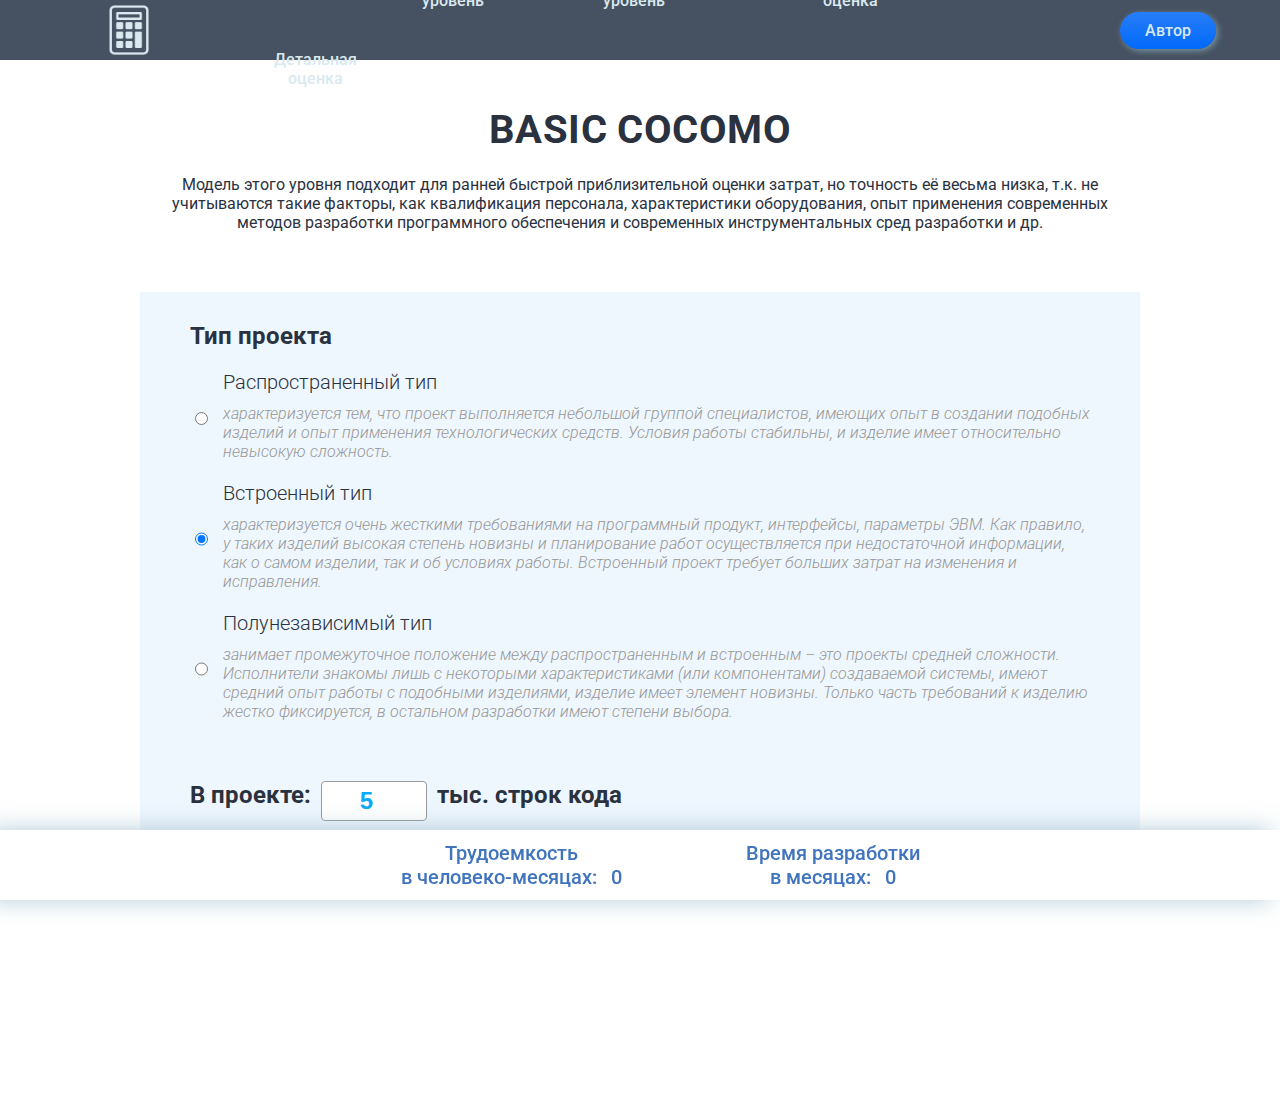
==== basic cocomo.html @ 09b41c84 "first commit" ====
<!DOCTYPE html>
<html lang="en">
	<head>
		<meta charset="UTF-8" />
		<meta name="viewport" content="width=device-width, initial-scale=1.0" />
		<meta http-equiv="X-UA-Compatible" content="ie=edge" />
		<title>Базовый уровень</title>
		<link rel="stylesheet" href="css/main.css" />
		<link href="https://fonts.googleapis.com/css?family=Roboto:100,300,300i,400,700&display=swap&subset=cyrillic-ext" rel="stylesheet" />
	</head>

	<body>
		<header>
            <img src="img/icons8-калькулятор-64 (1).png" alt="logo" class="logo">
            <nav>
                <ul class="navLinks">
                    
                    <li><a href="index.html">Главная</a></li>
                    <li><a href="basic cocomo.html"> Базовый <br>уровень</a></li>
                    <li><a href="intermediet cocomo.html">Промежуточный <br>уровень</a></li>
                    <li><a href="Early Design.html">Предварительная<br>оценка</a></li>
                    <li><a href="Post Architecture.html">Детальная<br>оценка</a></li>        
                </ul>
            </nav>
            <a href="button.html" class="contact"><button>Автор</button></a>
        </header>
        <main class="calc-wrapper">
			<div class="container">
				<form id="form">
					<div class="heading">
						<h1 class="heading-title">Basic COCOMO</h1>
						<p class="heading-desc">Модель этого уровня подходит для ранней быстрой приблизительной оценки затрат, но точность её весьма низка, т.к. не учитываются такие факторы, как квалификация персонала, характеристики оборудования, опыт применения современных методов разработки программного обеспечения и современных инструментальных сред разработки и др.</p>
					</div>

                        <!-- тип проекта -->
                        <div class="calc-section">
                            <h4 class="checkbox-wrapper title-bold section-title">Тип проекта</h4>
                            <label class="radio-wrapper" data-name="mobile">
                                <input type="radio" class="radio" name="type" value="1" />
                                <div class="title-lite">Распространенный тип
                                    <span class="note">характеризуется тем, что проект выполняется небольшой группой специалистов, имеющих опыт в создании подобных изделий и опыт применения технологических средств. Условия работы стабильны, и изделие имеет относительно невысокую сложность.</span>
                                </div>
                            </label>
                            <label class="radio-wrapper" data-name="mobile">
                                <input type="radio" class="radio" name="type" value="2" checked />
                                <div class="title-lite">
                                    Встроенный тип
                                    <span class="note">характеризуется очень жесткими требованиями на программный продукт, интерфейсы, параметры ЭВМ. Как правило, у таких изделий высокая степень новизны и планирование работ осуществляется при недостаточной информации, как о самом изделии, так и об условиях работы. Встроенный проект требует больших затрат на изменения и исправления.</span>
                                </div>
                            </label>
                            <label class="radio-wrapper" data-name="mobile">
                                <input type="radio" class="radio" name="type" value="3" />
                                <div class="title-lite">
                                    Полунезависимый тип
                                    <span class="note">занимает промежуточное положение между распространенным и встроенным – это проекты средней сложности. Исполнители знакомы лишь с некоторыми характеристиками (или компонентами) создаваемой системы, имеют средний опыт работы с подобными изделиями, изделие имеет элемент новизны. Только часть требований к изделию жестко фиксируется, в остальном разработки имеют степени выбора.</span>
                                </div>
                            </label>
                        </div>
                        <!-- // тип проекта -->

					<!-- строки кода -->
					<div class="calc-section">
						<label class="checkbox-wrapper title-bold section-title .section-title--vertical-center">
							<span class="title__inline">В проекте:</span>
							<input type="number" min="0" max="200" value="5" step="0.1" id="square-input" class="title__inline input-short" />
							<span class="title__inline">тыс. строк кода</span>
						</label>
						<input type="range" id="square-range" class="range-input" min="0" max="200" value="5" step="0.1" />
					</div>
					<!-- // строки кода -->

					

					<!-- Трудоемкость в человеко-месяцах -->
					<div class="calc-price">
                        <ul class="calc-price-title">
						    <li>
                                <span class="fifi">Трудоемкость<br> в человеко-месяцах:</span>
							    <span id="total-price1" class="fifi">0</span>
						    </li>
                            <li>
                                <span class="fifi">Время разработки <br>в месяцах:</span>
							    <span id="total-price2" class="fifi">0</span>
						    </li>
                            
                        </ul>
					</div>
					<!-- // Трудоемкость в человеко-месяцах -->
				</form>
			</div>
		</main>

        <script src="js/main.js"></script>

    </body>
    </html>
---- css/main.css ----
/* ------------------- General ------------------- */

body {
	font-family: 'Roboto', sans-serif;
	color: #161616;
	margin: 0;

	padding-bottom: 1px;
}

li,
a,
button {
	font-family: "Roboto", sans-serif;
	font-weight: 500;
	font-size: 16px;
	color: #dae9ef;
	text-decoration: none;
}


header {
	display: flex;
	justify-content: space-between;
	align-items: center;
	padding: 10px 5%;
	height: 40px;
	/* background-color: #2a323f; */
	background-color:#465161;
	position: static;
	z-index: 4;
}

.logo {
	cursor: pointer;
	width: 50px;
	padding: 20px 40px;

}
.z {
	text-align: center;
}
.formyla {
	cursor: pointer;
	width: 200px;
	display: block;
	margin-left: auto;
	margin-right: auto;
	
}
.formyl {
	cursor: pointer;
	width: 500px;
	display: block;
	padding-top: 20px;
	padding-bottom: 30px;
	margin-left: auto;
	margin-right: auto;
}
.formy {
	cursor: pointer;
	width: 270px;
	display: block;
	padding-top: 20px;
	padding-bottom: 30px;
	margin-left: auto;
	margin-right: auto;
}
.form {
	cursor: pointer;
	width: 800px;
	display: block;
	padding-top: 20px;
	padding-bottom: 30px;
	margin-left: auto;
	margin-right: auto;
}
.navLinks {
	list-style: none;


}

.navLinks li {
	display: inline-block;
	cursor: pointer;
	padding: 20px 40px;
	position: relative;
	margin: 0 auto;
	text-align: center;
	vertical-align: middle;

}

.navLinks li a {
	transition: all .4s ease 0s;
}

.navLinks li a:hover {
	color: #2881fdf8;
}

button {
	padding: 9px 25px;
	box-shadow: 2px 2px 6px #7796a4;
	background-color: #006afff8;
	background: linear-gradient(to top, #006afff8, #267ffbf8);
	border: none;
	border-radius: 50px;
	cursor: pointer;
	transition: all .3s ease 0s;

}

button:hover {
	color: #2a323f;
	box-shadow: 2px 2px 16px #7796a4;

}

h1,
h5,
h6 {
	padding: 0;
	margin: 0;
	text-transform: uppercase;
}

h3 {
	font-size: 30px;
	margin-top: 15px;
	margin-bottom: 15px;
	/* padding: 10px; */
}

.navLinks li:hover ul.sLinks {
	top: 59px;
}

.sLinks {
	position: absolute;
	background-color: #2a323f;
	left: 0;
	top: -390px;
	transition: all .3s ease 0s;
	z-index: 2;
}

.sLinks li {
	display: block;
	padding: 20px 40px;
	/* border-top: 1px solid #333; */

}

.sLinks li a {
	transition: all .3s ease 0s;
}

.sLinks li a:hover {
	color: #00a8fcf8;
}

.container {
	max-width: 1170px;
	margin-left: auto;
	margin-right: auto;
	/* background-color: aqua; */
}
.model {
	font-size: 50px;
	padding-top: 50px;
	margin: 0;
	color: #2a323f;
	text-align: center;
}

p {
    padding: 10px;;
	margin: 0px;
}
.o {
	padding: 1px;
	margin: 0px;
}
.description1 {
    display: flex;
    flex-direction: column;
	padding-top: 50px;
	max-width: 1000px;
	margin: 0 auto;
    /* padding: 30px 240px 30px 240px; */
    text-align: justify;
    
}

.description2 {
    display: flex;
    flex-direction: column;
	padding-top: 10px;
	padding-bottom: 50px;
	max-width: 1000px;
	margin: 0 auto;
    /* padding: 0px 240px 20px 240px; */
    text-align: justify;
}

.description1 ul li {
    list-style: disc;
    margin-left: 50px;
    color:#2a323f;
    padding: 1px;
    list-style-type: square;
}
    
.description2 ul li {
    list-style: disc;
    margin-left: 50px;
    color:#4d4f50;
    padding: 1px;
    list-style-type: square;
}

/* ------------------- Header ------------------- */

.header-inner {
	padding-top: 60px;
	padding-bottom: 60px;
	background-color: #e3f0f7;
}

.header-inner-row {
	display: flex;
	justify-content: space-between;
	align-items: center;
}

.heading-inner {
	font-size: 22px;
	font-weight: 700;
	letter-spacing: 0.26px;
	line-height: 1;
	margin: 0;
}

.heading-inner span {
	display: inline-block;
	line-height: 1;
	margin: 0;
	margin-bottom: 10px;
	font-size: 32px;
	font-weight: 700;
	letter-spacing: 0.38px;
}

.social-icons {
	display: flex;
}

.social-icon-link {
	text-decoration: none;
	margin-right: 30px;
}

/* Для экранов с шириной от 0 до 1170px */
@media (max-width: 1170px) {
	.social-icon-link {
		margin-right: 15px;
		margin-bottom: 15px;
	}
}

/* ------------------- Footer ------------------- */

.footer {
	padding-top: 5px;
	padding-bottom: 10px;
}

.footer-cta-title {
	font-size: 42px;
	font-weight: 700;
	letter-spacing: 0.5px;
	margin-bottom: 25px;
	display: inline-block;
}

.footer-text {
	margin: 0;
	font-size: 18px;
	font-weight: 400;
	letter-spacing: 0.43px;
}

.footer-text a {
	color: #4298e8;
	text-decoration: underline;
}

.footer-cta-text {
	margin: 0;
	font-size: 36px;
	font-weight: 100;
	letter-spacing: 0.43px;
}

.footer-cta-text a {
	color: #4298e8;
	text-decoration: underline;
}

/* Для экранов с шириной от 0 до 1170px */
@media (max-width: 1170px) {
	.footer-cta-title {
		font-size: 26px;
		margin-bottom: 15px;
	}

	.footer-cta-text {
		font-size: 22px;
	}
}

.footer-inner {
	text-align: center;
	padding-bottom: 20px;
}

.text-center {
	text-align: center;
}


h4 {
	margin: 0;
	padding: 0;
}
/* ------------------- Calc ------------------- */
.calc-wrapper {
	padding-top: 50px;
	padding-bottom: 200px;
	max-width: 1000px;
	margin: 0 auto;
}

.fifi {
	
	font-size: 20px;
	color: rgb(64, 116, 189);
}

.heading {
	margin-bottom: 50px;
	text-align: center;
}

.heading-title {
	margin: 0;
	margin-bottom: 15px;
	font-size: 40px;
	font-weight: 700;
	line-height: 1;
	letter-spacing: 0.48px;
	text-align: center;
	color: #2a323f;
}
.heading-desc {
	color: #2a323f;

}



.calc-section {
	padding: 30px 50px;
	background-color: #eef6fe;
}



.calc-title-light {
	font-size: 24px;
	font-weight: 300;
	margin-bottom: 15px;
}

.title__inline {
	display: inline-block;
	vertical-align: middle;
	color: #2a323f;
}

.title__inline+.title__inline {
	margin-left: 10px;
}

.fifi+.fifi {
	margin-left: 10px;
}

.input-short {
	width: 80px;
    height: 36px;
    border-radius: 4px;
    border: 1px solid #9a9a9a;
    font-size: 20px;
    font-weight: 700;
    color: #004568;
    text-align: center;
}

.radio-wrapper {
	display: flex;
	/* align-items: center; */
}

/* .radio-wrapper .radio {
	margin-top: 9px;
} */
.y {
	color: #479edb;
}
.y2 {
	padding-top: 50px;
	padding-bottom: 50px;
}
.y3 {
	padding-top: 50px;
	padding-bottom: 270px;
}

.radio-wrapper:not(:last-child) {
	margin-bottom: 20px;
}

.radio-wrapper .radio {
	margin-right: 15px;
	margin-top: 6px;
}



.input-wrapper {
	display: flex;
	margin-bottom: 40px;
}

.input-wrapper:last-child {
	margin-bottom: 0;
}

.input-short {
	width: 100px;
	height: 36px;
	border-radius: 4px;
	border: 1px solid #9a9a9a;
	font-size: 24px;
	font-weight: 700;
	color: #00a8fcf8;
	text-align: center;
}

.input-wrapper .input-short:first-child {
	margin-right: 20px;
}

.input-wrapper .input-short:last-child {
	margin-left: 20px;
}

/* ------------ TYPO ------------ */

.section-title {
	margin-bottom: 20px;
}

.section-title--vertical-center {
	align-items: center;
}

.title-bold {
	font-size: 24px;
	font-weight: 700;
	color: #2a323f;
}

.title-lite {
	font-size: 20px;
	font-weight: 300;
	color: #2a323f;
}

.note {
	display: block;
	font-weight: 300;
	font-style: italic;
	padding-top: 10px;
	font-size: 16px;
	color: #969696;
}

.intermediate {
    display: flex;
    flex-direction: column;
    justify-content: center;
    align-items: center;
    margin-bottom: 150px;
}

.intermediateConditions {
    display: flex;
    flex-direction: column;
    justify-content: center;
    align-items: center;
    margin-top: 30px;
    /* border: solid #2a323f;
    box-shadow: 5px 3px 2px 1px rgba(0, 0, 255, .2); */
    padding: 30px;
    /* border-radius: 9px; */
	background-color:#eef6fe ; 
    margin-top: 60px;
}

.intermediateCondition {
    z-index: 1;
    /* border-radius: 4px; */
    border: 1px #2a323f;
    width: 180px;
    height: 40px;
    background-color: #eef6fe;
    font-size: 16px;
    text-indent: 10px;
    border: solid 2px #2a323f;
    margin-left: auto;

}

.ulOFintermediateConditions li {
    margin-bottom: 20px;
    display: flex;
    width: 860px;
    align-items: center;
    border-bottom: solid 1px #2a323f;
}
.gigi {
	color: #2a323f;
}


/* ------------ FORMS ------------ */

.checkbox-wrapper {
	display: flex;
	margin-bottom: 20px;
}

.checkbox-wrapper .checkbox {
	margin-right: 15px;
}

/* ------------ PRICE ------------ */
.calc-price {
	padding: 10px 40px;
	/* border: 10px solid #7ac5ea; */
	display: inline-block;
	position: fixed;
	left: 0;
	right: 0;
	bottom: 0;
	background-color: rgb(218, 243, 255);
	background-color: white;
	box-shadow: -10px 0px 25px rgba(143, 179, 195, 0.685);
	text-align: center;
	z-index: 4;
}

.calc-price-title {
	/* font-size: 3px; */
	font-weight: 700;
	margin-bottom: 10px;
	display: inline;
	
}

.calc-price-title li {
	display: inline-block;
	padding: 1px 60px;
	position: relative;
	margin: 0 auto;
	text-align: center;
}

.calc-price-value {
	font-size: 26px;
	font-weight: 300;
}

.hidden {
	display: none;
}

.range-input {
	width: 100%;

}

.rooms-wrapper {
	display: flex;
	flex-direction: start;
	align-items: center;
}

/* .rooms-label {} */

.rooms-radio-real {
	opacity: 0;
	appearance: none;
	height: 0;
	width: 0;
	margin: 0;
}

.rooms-radio-fake {
	display: inline-block;
	width: 146px;
	height: 50px;
	background-color: rgb(255, 255, 255);
	text-align: center;
	line-height: 50px;
	font-size: 17px;
	color: #006afff8;
	
	/* font-weight: bold; */
	cursor: pointer;
}

.rooms-radio-real:checked+.rooms-radio-fake {
	/* background-color: #fbd422; */
	background-color: #006afff8;
	background: linear-gradient(to top, #006afff8, #267ffbf8);
	color: #e3f0f7;
}
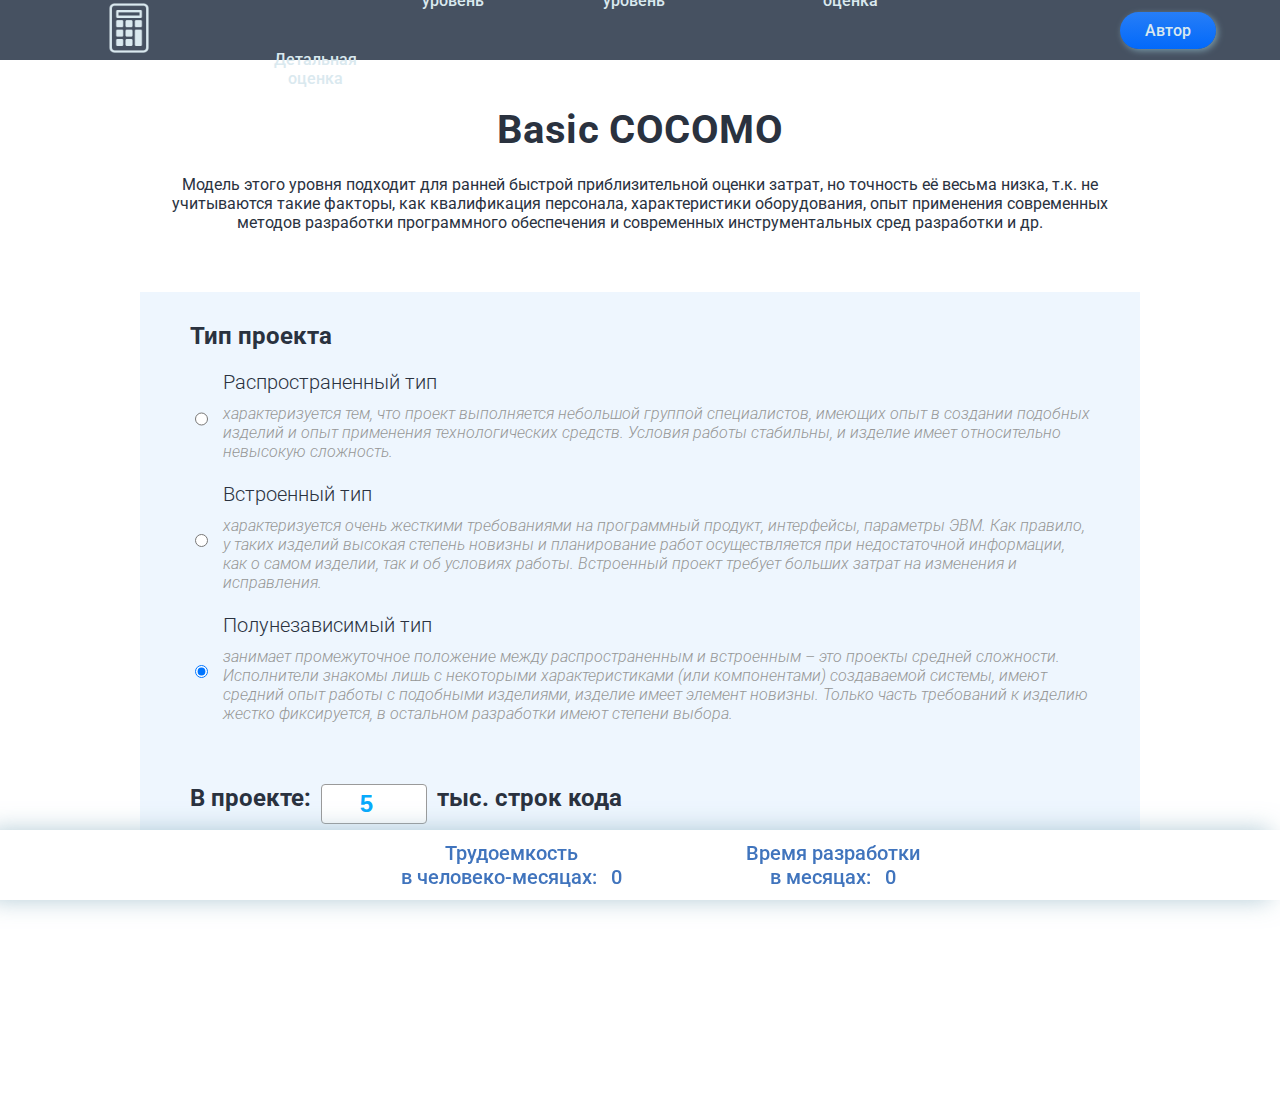
==== commit 8f99f979: "new 1" ====
--- a/basic cocomo.html
+++ b/basic cocomo.html
@@ -11,7 +11,7 @@
 
 	<body>
 		<header>
-            <img src="img/icons8-калькулятор-64 (1).png" alt="logo" class="logo">
+            <a href="index.html"><img src="img/icons8-калькулятор-64 (1).png" alt="logo" class="logo"></a>
             <nav>
                 <ul class="navLinks">
                     
@@ -37,20 +37,23 @@
                             <h4 class="checkbox-wrapper title-bold section-title">Тип проекта</h4>
                             <label class="radio-wrapper" data-name="mobile">
                                 <input type="radio" class="radio" name="type" value="1" />
-                                <div class="title-lite">Распространенный тип
+                                <div class="title-mite">Распространенный тип
                                     <span class="note">характеризуется тем, что проект выполняется небольшой группой специалистов, имеющих опыт в создании подобных изделий и опыт применения технологических средств. Условия работы стабильны, и изделие имеет относительно невысокую сложность.</span>
+                                </div>
+                                <div>
+                                
                                 </div>
                             </label>
                             <label class="radio-wrapper" data-name="mobile">
-                                <input type="radio" class="radio" name="type" value="2" checked />
-                                <div class="title-lite">
+                                <input type="radio" class="radio" name="type" value="2"  />
+                                <div class="title-mite">
                                     Встроенный тип
                                     <span class="note">характеризуется очень жесткими требованиями на программный продукт, интерфейсы, параметры ЭВМ. Как правило, у таких изделий высокая степень новизны и планирование работ осуществляется при недостаточной информации, как о самом изделии, так и об условиях работы. Встроенный проект требует больших затрат на изменения и исправления.</span>
                                 </div>
                             </label>
                             <label class="radio-wrapper" data-name="mobile">
-                                <input type="radio" class="radio" name="type" value="3" />
-                                <div class="title-lite">
+                                <input type="radio" class="radio" name="type" value="3" checked />
+                                <div class="title-mite">
                                     Полунезависимый тип
                                     <span class="note">занимает промежуточное положение между распространенным и встроенным – это проекты средней сложности. Исполнители знакомы лишь с некоторыми характеристиками (или компонентами) создаваемой системы, имеют средний опыт работы с подобными изделиями, изделие имеет элемент новизны. Только часть требований к изделию жестко фиксируется, в остальном разработки имеют степени выбора.</span>
                                 </div>
--- a/css/main.css
+++ b/css/main.css
@@ -39,10 +39,11 @@
 }
 .z {
 	text-align: center;
+	margin-top: 20px;
 }
 .formyla {
 	cursor: pointer;
-	width: 200px;
+	width: 760px;
 	display: block;
 	margin-left: auto;
 	margin-right: auto;
@@ -51,30 +52,41 @@
 .formyl {
 	cursor: pointer;
 	width: 500px;
+	display: block;
+	padding-top: 0;
+	padding-bottom: 30px;
+	margin-left: auto;
+	margin-right: auto;
+}
+/* .formy {
+	cursor: pointer;
+	width: 760px;
 	display: block;
 	padding-top: 20px;
 	padding-bottom: 30px;
 	margin-left: auto;
 	margin-right: auto;
-}
-.formy {
-	cursor: pointer;
-	width: 270px;
+} */
+.form {
+	cursor: pointer;
+	width: 800px;
+	display: block;
+	padding-top:0;
+	padding-bottom: 30px;
+	margin-left: auto;
+	margin-right: auto;
+}
+/* .formu {
+	cursor: pointer;
+	width: 760px;
 	display: block;
 	padding-top: 20px;
 	padding-bottom: 30px;
 	margin-left: auto;
 	margin-right: auto;
-}
-.form {
-	cursor: pointer;
-	width: 800px;
-	display: block;
-	padding-top: 20px;
-	padding-bottom: 30px;
-	margin-left: auto;
-	margin-right: auto;
-}
+} */
+
+
 .navLinks {
 	list-style: none;
 
@@ -117,15 +129,23 @@
 	box-shadow: 2px 2px 16px #7796a4;
 
 }
-
-h1,
-h5,
-h6 {
-	padding: 0;
-	margin: 0;
+.model {
+	font-size: 50px;
+	padding-top: 50px;
+	margin: 0;
+	color: #2a323f;
+	text-align: center;
 	text-transform: uppercase;
 }
 
+
+.classh3 {
+	font-size: 35px;
+	margin-top: 15px;
+	margin-bottom: 15px;
+	text-align: center;
+	color: #2a323f;
+}
 h3 {
 	font-size: 30px;
 	margin-top: 15px;
@@ -167,13 +187,7 @@
 	margin-right: auto;
 	/* background-color: aqua; */
 }
-.model {
-	font-size: 50px;
-	padding-top: 50px;
-	margin: 0;
-	color: #2a323f;
-	text-align: center;
-}
+
 
 p {
     padding: 10px;;
@@ -484,14 +498,24 @@
 	color: #2a323f;
 }
 
+.title-mite{
+	font-size: 20px;
+	font-weight: 300;
+	color: #2a323f;
+}
 .title-lite {
 	font-size: 20px;
 	font-weight: 300;
 	color: #2a323f;
+	transition: 0.2s;
+}
+
+.title-lite:hover {
+	transform: scale(1.03);
 }
 
 .note {
-	display: block;
+	display: inline-block;
 	font-weight: 300;
 	font-style: italic;
 	padding-top: 10px;
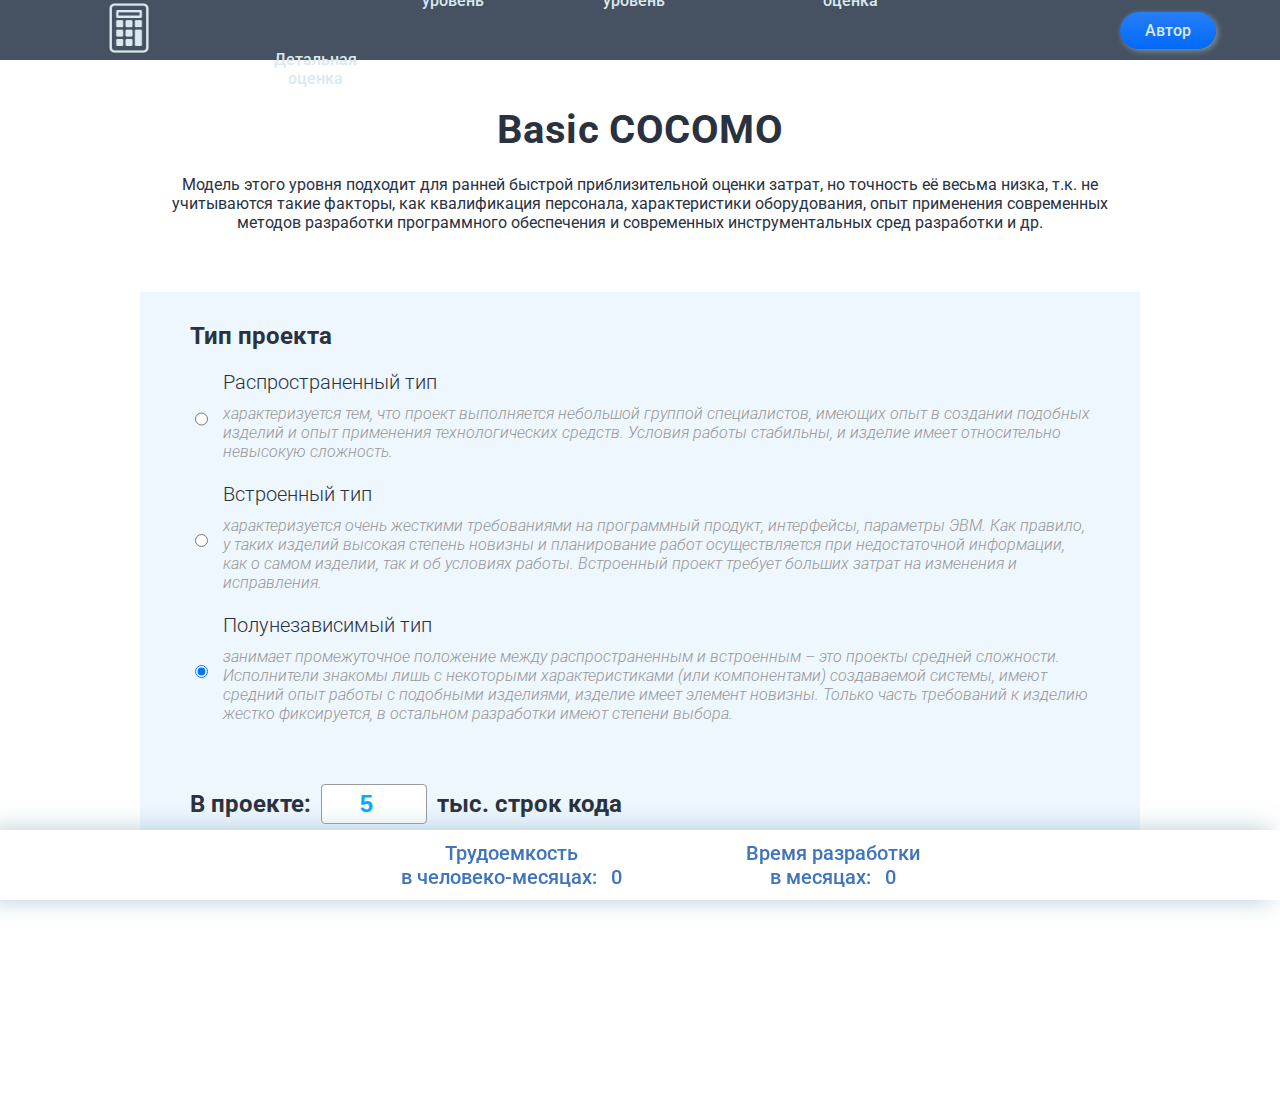
==== commit 0bbe52a0: "коммит" ====
--- a/basic cocomo.html
+++ b/basic cocomo.html
@@ -63,12 +63,12 @@
 
 					<!-- строки кода -->
 					<div class="calc-section">
-						<label class="checkbox-wrapper title-bold section-title .section-title--vertical-center">
+						<label class="checkbox-wrapper title-bold section-title section-title--vertical-center">
 							<span class="title__inline">В проекте:</span>
-							<input type="number" min="0" max="200" value="5" step="0.1" id="square-input" class="title__inline input-short" />
+							<input type="number" min="1" max="200" value="5" step="0.1" id="square-input" class="title__inline input-short" />
 							<span class="title__inline">тыс. строк кода</span>
 						</label>
-						<input type="range" id="square-range" class="range-input" min="0" max="200" value="5" step="0.1" />
+						<input type="range" id="square-range" class="range-input" min="1" max="200" value="5" step="0.1" />
 					</div>
 					<!-- // строки кода -->
 
--- a/css/main.css
+++ b/css/main.css
@@ -108,7 +108,8 @@
 	transition: all .4s ease 0s;
 }
 
-.navLinks li a:hover {
+.navLinks li a:hover,
+.navLinks li a:active {
 	color: #2881fdf8;
 }
 
@@ -187,6 +188,7 @@
 	margin-right: auto;
 	/* background-color: aqua; */
 }
+
 
 
 p {
